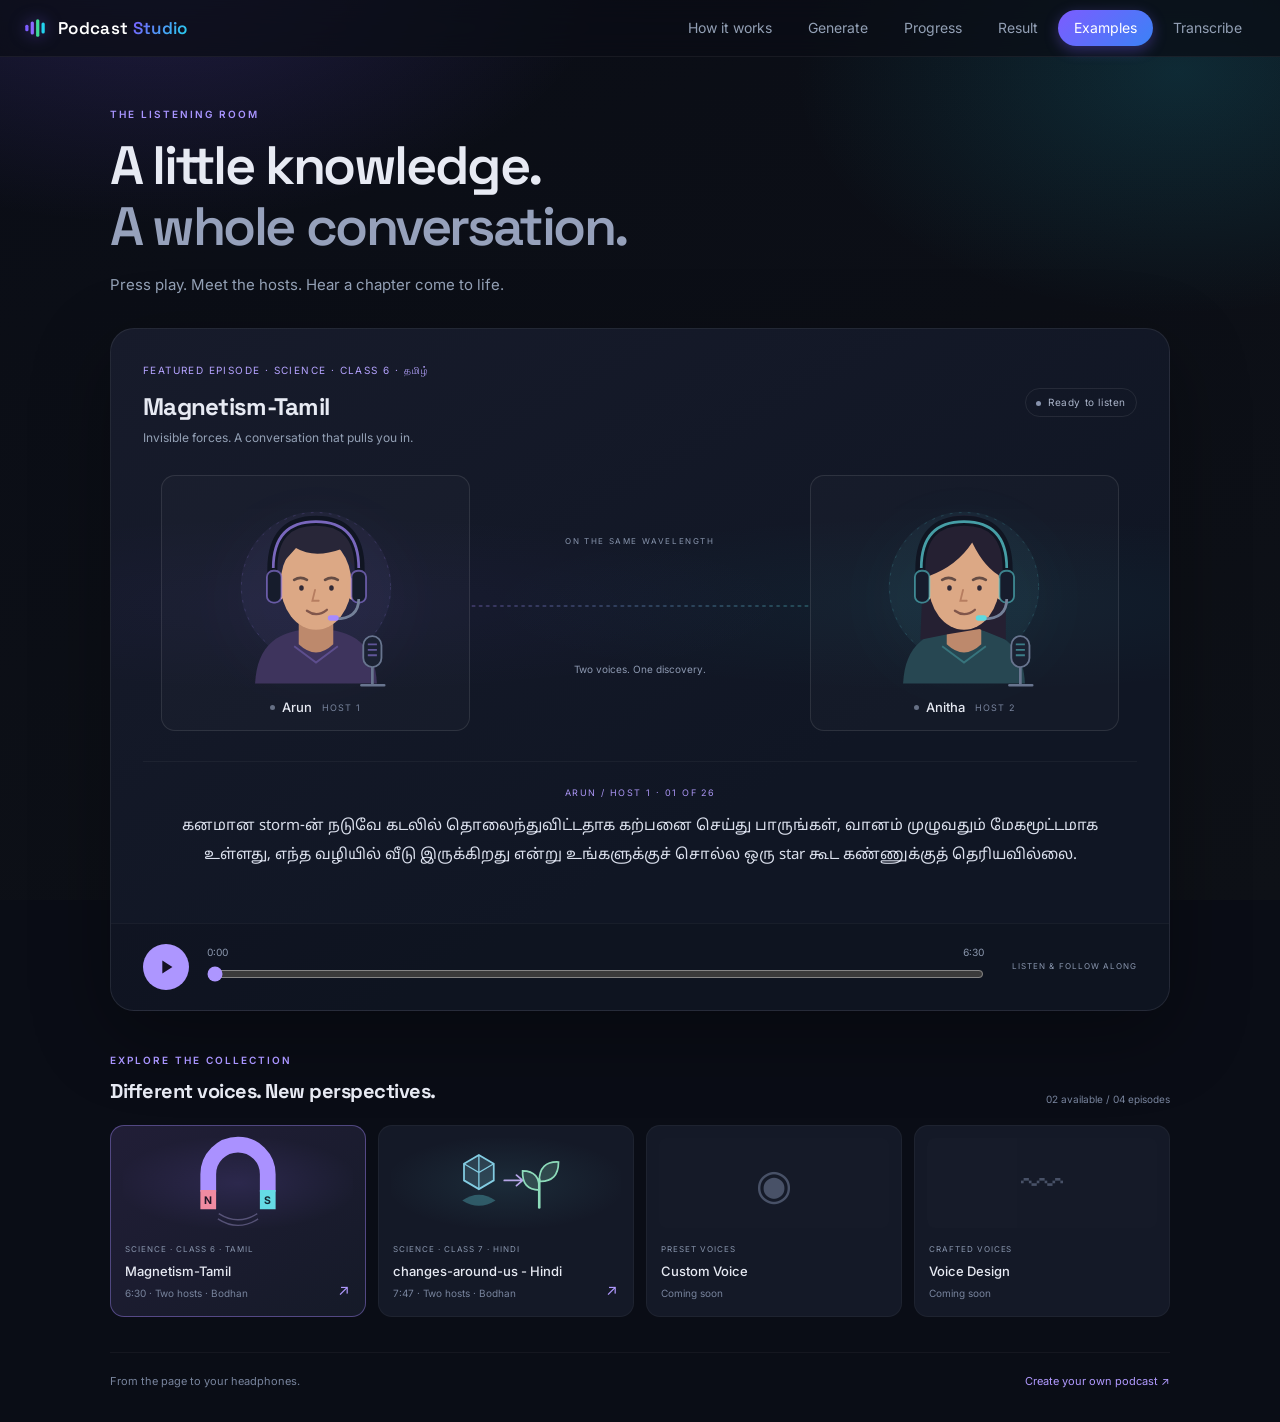
==== web/examples.html @ fe26441d "Added feature multilingual podcast generation" ====
<!DOCTYPE html>
<html lang="en">
<head>
<meta charset="utf-8">
<meta name="viewport" content="width=device-width, initial-scale=1">
<title>Podcast Studio — Examples</title>
<link rel="icon" href="data:image/svg+xml,%3Csvg xmlns='http://www.w3.org/2000/svg' viewBox='0 0 32 32'%3E%3Crect width='32' height='32' rx='8' fill='%237c5cff'/%3E%3Cpath d='M9 22V10m7 16V6m7 16V10' stroke='white' stroke-width='3' stroke-linecap='round'/%3E%3C/svg%3E">
<link rel="preconnect" href="https://fonts.googleapis.com">
<link href="https://fonts.googleapis.com/css2?family=Space+Grotesk:wght@400;600&family=Inter:wght@400;500;600;700&family=Noto+Sans+Tamil:wght@400;500&family=Noto+Sans+Devanagari:wght@400;500&display=swap" rel="stylesheet">
<link rel="stylesheet" href="css/styles.css">
<link rel="stylesheet" href="css/examples.css">
</head>
<body class="examples-page">
<div id="nav"></div>
<main class="examples-main">
  <header class="examples-heading">
    <p class="eyebrow">THE LISTENING ROOM</p>
    <h1>A little knowledge.<br><span>A whole conversation.</span></h1>
    <p>Press play. Meet the hosts. Hear a chapter come to life.</p>
  </header>
  <section class="studio" aria-label="Magnetism-Tamil podcast player">
    <header class="episode-heading">
      <div><span class="episode-tag" id="episode-tag">FEATURED EPISODE · தமிழ்</span><h2 id="episode-title">Magnetism-Tamil</h2><p id="episode-description">Invisible forces. A conversation that pulls you in.</p></div>
      <span class="studio-status" id="studio-status" role="status">Loading episode</span>
    </header>
    <div class="stage">
      <div class="host host-one" id="host-one"><div class="portrait"></div><div class="host-label"><span class="host-dot"></span><strong>Arun</strong><span>HOST 1</span></div></div>
      <div class="frequency"><span class="frequency-label">ON THE SAME WAVELENGTH</span><canvas id="spectrum" width="480" height="160" aria-hidden="true"></canvas><span class="frequency-note" id="frequency-note">Two voices. One discovery.</span></div>
      <div class="host host-two" id="host-two"><div class="portrait"></div><div class="host-label"><span class="host-dot"></span><strong>Anitha</strong><span>HOST 2</span></div></div>
    </div>
    <div class="caption-area" id="caption-area"><div id="caption"><span class="caption-speaker" id="caption-speaker">THE CONVERSATION STARTS HERE</span><p id="caption-text">A compass, two curious minds, and the invisible world of magnets.</p></div></div>
    <div class="transport">
      <button id="play-example" class="example-play" aria-label="Play Magnetism-Tamil" disabled><svg viewBox="0 0 24 24" aria-hidden="true"><path d="M8 5v14l11-7z" fill="currentColor"/></svg></button>
      <div class="seek-group"><div class="time-row"><span id="current-time">0:00</span><span id="duration">6:30</span></div><input type="range" id="example-seek" min="0" max="389.829" step="0.01" value="0" aria-label="Seek through Magnetism-Tamil" disabled></div>
      <span class="transport-label">LISTEN &amp; FOLLOW ALONG</span>
    </div>
    <p class="episode-error" id="example-error" role="alert" hidden></p>
    <audio id="example-audio" src="/podcast_examples/Magnetism-Tamil/final_podcast.mp3" preload="metadata"></audio>
  </section>
  <section class="library" aria-labelledby="library-title">
    <div class="library-heading"><div><p class="eyebrow">EXPLORE THE COLLECTION</p><h2 id="library-title">Different voices. New perspectives.</h2></div><span>02 available / 04 episodes</span></div>
    <div class="example-grid">
      <button class="example-card selected" id="magnetism-card" data-example="magnetism" aria-pressed="true" aria-label="Play Magnetism-Tamil">
        <span class="card-art magnet-art" aria-hidden="true"><svg viewBox="0 0 160 100"><path d="M46 60V40a34 34 0 0 1 68 0v20" fill="none" stroke="#aa91ff" stroke-width="18"/><path d="M46 58v22" stroke="#f18ba1" stroke-width="18"/><path d="M114 58v22" stroke="#65dbe5" stroke-width="18"/><path d="M58 85q22 14 44 0M57 91q23 15 46 0" fill="none" stroke="#aaa0da" stroke-width="1.5" opacity=".4"/><text x="46" y="74" fill="#25162a" text-anchor="middle" font-size="12" font-weight="700">N</text><text x="114" y="74" fill="#142733" text-anchor="middle" font-size="12" font-weight="700">S</text></svg></span>
        <span class="card-details"><span class="card-kicker">SCIENCE · CLASS 6 · TAMIL</span><strong>Magnetism-Tamil</strong><span>6:30 · Two hosts · Bodhan</span></span><span class="card-action" aria-hidden="true">↗</span>
      </button>
      <button class="example-card" id="changes-card" data-example="changes" aria-pressed="false" aria-label="Play changes-around-us - Hindi">
        <span class="card-art changes-art" aria-hidden="true"><svg viewBox="0 0 160 100"><path d="M32 47V28l17-10 17 10v19L49 57z" fill="#83cde3" fill-opacity=".18" stroke="#83cde3" stroke-width="2"/><path d="M32 28l17 10 17-10M49 38v19M49 18v20" fill="none" stroke="#83cde3" stroke-width="1.5"/><path d="M30 70q19-13 38 0-19 12-38 0" fill="#65dbe5" fill-opacity=".3"/><path d="M78 47h21m-7-6 7 6-7 6" fill="none" stroke="#b6a6e7" stroke-width="2" stroke-linecap="round" stroke-linejoin="round"/><path d="M118 78V46" stroke="#8ddbba" stroke-width="3" stroke-linecap="round"/><path d="M118 58q-20 0-19-22 20 0 19 22m0-10q0-23 22-22 0 23-22 22" fill="#8ddbba" fill-opacity=".2" stroke="#8ddbba" stroke-width="2"/></svg></span>
        <span class="card-details"><span class="card-kicker">SCIENCE · CLASS 7 · HINDI</span><strong>changes-around-us - Hindi</strong><span>7:47 · Two hosts · Bodhan</span></span><span class="card-action" aria-hidden="true">↗</span>
      </button>
      <div class="example-card upcoming"><span class="card-art" aria-hidden="true">◉</span><span class="card-details"><span class="card-kicker">PRESET VOICES</span><strong>Custom Voice</strong><span>Coming soon</span></span></div>
      <div class="example-card upcoming"><span class="card-art" aria-hidden="true">〰</span><span class="card-details"><span class="card-kicker">CRAFTED VOICES</span><strong>Voice Design</strong><span>Coming soon</span></span></div>
    </div>
  </section>
  <footer class="examples-footer"><span>From the page to your headphones.</span><a href="index.html">Create your own podcast <span aria-hidden="true">↗</span></a></footer>
</main>
<script type="module" src="js/examples.js"></script>
</body>
</html>
---- web/css/styles.css ----
:root {
  --bg: #0a0d16;
  --panel: #131826;
  --border: rgba(255, 255, 255, 0.1);
  --text: #e7eaf3;
  --muted: #93a0b5;
  --violet: #7c5cff;
  --cyan: #22d3ee;
  --grad: linear-gradient(135deg, #7c5cff, #22d3ee);
  --font-display: "Space Grotesk", system-ui, sans-serif;
  --font-body: "Inter", system-ui, sans-serif;
}

* { box-sizing: border-box; }

html { color-scheme: dark; }

body {
  margin: 0;
  min-height: 100vh;
  background:
    radial-gradient(60% 50% at 12% -5%, rgba(124, 92, 255, 0.20), transparent 60%),
    radial-gradient(50% 45% at 92% 8%, rgba(34, 211, 238, 0.14), transparent 60%),
    radial-gradient(75% 65% at 50% 115%, rgba(124, 92, 255, 0.10), transparent 60%),
    linear-gradient(160deg, #0a0d16 0%, #0e1117 100%);
  background-attachment: fixed;
  color: var(--text);
  font: 15px/1.55 var(--font-body);
}

h1, h2, h3 { font-family: var(--font-display); margin-top: 0; color: var(--text); }

h2 {
  font-size: 20px;
  margin: 28px 0 12px;
  padding-left: 12px;
  position: relative;
}
h2::before {
  content: "";
  position: absolute;
  left: 0; top: 6px; bottom: 6px;
  width: 4px; border-radius: 2px;
  background: var(--grad);
}

.muted { color: var(--muted); }
a { color: var(--cyan); text-decoration: none; }
a:hover { text-decoration: underline; }

/* ---------- nav ---------- */
#nav {
  position: sticky; top: 0; z-index: 10;
  display: flex; align-items: center; gap: 20px;
  padding: 10px 22px;
  background: rgba(10, 13, 22, 0.72);
  backdrop-filter: blur(16px);
  border-bottom: 1px solid rgba(255, 255, 255, 0.06);
}
.brand { display: flex; align-items: center; gap: 10px; }
.brand-mark { filter: drop-shadow(0 0 8px rgba(124, 92, 255, 0.5)); }
.brand-text {
  font-family: var(--font-display);
  font-weight: 600; font-size: 17px; letter-spacing: 0.02em; color: #fff;
}
.brand-text em {
  font-style: normal;
  background: linear-gradient(120deg, #7c5cff, #22d3ee);
  -webkit-background-clip: text; background-clip: text; color: transparent;
}
#nav .links { display: flex; gap: 4px; margin-left: auto; }
#nav .links a {
  color: var(--muted); padding: 7px 16px; border-radius: 22px;
  font-size: 14px; transition: 0.15s;
}
#nav .links a:hover { color: #fff; background: rgba(255, 255, 255, 0.06); text-decoration: none; }
#nav .links a.active {
  color: #fff;
  background: linear-gradient(135deg, #7c5cff, #3b82f6);
  box-shadow: 0 4px 14px rgba(124, 92, 255, 0.35);
}

/* ---------- layout ---------- */
main.card {
  max-width: 920px;
  margin: 26px auto 60px;
  padding: 26px 30px;
  background: rgba(255, 255, 255, 0.03);
  backdrop-filter: blur(14px);
  border: 1px solid rgba(255, 255, 255, 0.08);
  border-radius: 18px;
  box-shadow: 0 24px 70px rgba(0, 0, 0, 0.45), inset 0 1px 0 rgba(255, 255, 255, 0.06);
}

.row { display: flex; gap: 10px; align-items: center; flex-wrap: wrap; }

/* ---------- hero + equalizer ---------- */
.hero { text-align: center; padding: 8px 0 18px; }
.hero.small { text-align: left; }
.hero h1 {
  font-size: clamp(26px, 4vw, 40px);
  margin: 0 0 6px; line-height: 1.1;
  background: linear-gradient(120deg, #fff 30%, #c1b1ff 55%, #7decef 100%);
  -webkit-background-clip: text; background-clip: text; color: transparent;
}
.hero .sub { color: var(--muted); margin: 0; font-size: 15px; }

.eq { display: flex; align-items: flex-end; gap: 5px; height: 34px; }
.hero .eq { justify-content: center; height: 40px; margin-bottom: 10px; }
.hero.small .eq { justify-content: flex-start; height: 26px; margin-bottom: 6px; }
.eq span {
  width: 5px; border-radius: 3px;
  background: linear-gradient(180deg, #7c5cff, #22d3ee);
  animation: eqIdle 1.6s ease-in-out infinite;
}
.eq span:nth-child(2n) { animation-delay: 0.2s; }
.eq span:nth-child(3n) { animation-delay: 0.4s; }
.eq.playing span { animation-name: eqPlay; }
@keyframes eqIdle { 0%, 100% { height: 18%; } 50% { height: 46%; } }
@keyframes eqPlay { 0%, 100% { height: 14%; } 25% { height: 78%; } 50% { height: 34%; } 75% { height: 88%; } }

/* ---------- forms ---------- */
.field { margin-bottom: 16px; }
.lbl { display: block; font-weight: 600; margin-bottom: 6px; font-size: 14px; }
.req { color: var(--cyan); }

.drop {
  position: relative;
  border: 1.5px dashed rgba(255, 255, 255, 0.16);
  border-radius: 14px;
  transition: border-color 0.2s, background 0.2s;
}
.drop:hover { border-color: rgba(124, 92, 255, 0.6); background: rgba(124, 92, 255, 0.05); }
.drop.drag { border-color: var(--cyan); background: rgba(34, 211, 238, 0.08); }
.drop input { position: absolute; inset: 0; opacity: 0; cursor: pointer; width: 100%; }
.drop-inner {
  display: flex; align-items: center; justify-content: center; gap: 8px;
  padding: 22px; color: var(--muted); text-align: center; font-size: 14px;
  pointer-events: none;
}
.drop-chip {
  background: linear-gradient(135deg, rgba(124, 92, 255, 0.25), rgba(34, 211, 238, 0.25));
  color: var(--text); padding: 4px 14px; border-radius: 20px;
  border: 1px solid rgba(124, 92, 255, 0.45); font-weight: 500; word-break: break-all;
}

.btn-drop {
  position: relative; display: inline-flex; overflow: hidden;
  background: rgba(255, 255, 255, 0.05); border: 1px solid var(--border);
  border-radius: 10px; cursor: pointer; transition: 0.15s;
}
.btn-drop .drop-inner { padding: 9px 18px; }
.btn-drop:hover { border-color: rgba(124, 92, 255, 0.4); background: rgba(255, 255, 255, 0.09); }

input[type="text"], input[type="number"], textarea {
  width: 100%;
  padding: 11px 14px;
  background: rgba(255, 255, 255, 0.045);
  color: var(--text);
  border: 1px solid var(--border);
  border-radius: 12px;
  font: inherit;
  transition: border-color 0.15s, box-shadow 0.15s, background 0.15s;
}
input[type="text"]::placeholder, textarea::placeholder { color: var(--muted); opacity: 0.85; }
input[type="text"]:hover, input[type="number"]:hover, textarea:hover {
  border-color: rgba(255, 255, 255, 0.18);
  background: rgba(255, 255, 255, 0.06);
}
textarea { resize: vertical; min-height: 70px; }

input[type="text"]:focus, input[type="number"]:focus, textarea:focus {
  outline: none;
  border-color: var(--violet);
  box-shadow: 0 0 0 3px rgba(124, 92, 255, 0.22);
}

/* ---------- custom select (host voice/language) ---------- */
.cs { position: relative; }
.cs-trigger {
  width: 100%;
  display: flex; align-items: center; justify-content: space-between; gap: 8px;
  padding: 11px 14px;
  background: rgba(255, 255, 255, 0.045);
  color: var(--text);
  border: 1px solid var(--border);
  border-radius: 12px;
  font: inherit; text-align: left; cursor: pointer;
  transition: border-color 0.15s, box-shadow 0.15s, background 0.15s;
}
.cs-trigger:hover { border-color: rgba(255, 255, 255, 0.18); background: rgba(255, 255, 255, 0.06); }
.cs.open .cs-trigger {
  border-color: var(--violet);
  box-shadow: 0 0 0 3px rgba(124, 92, 255, 0.22);
  background: rgba(124, 92, 255, 0.06);
}
.cs-value {
  flex: 1; overflow: hidden; text-overflow: ellipsis; white-space: nowrap;
}
.cs-value.placeholder { color: var(--muted); }
.cs-chevron { flex-shrink: 0; color: var(--muted); transition: transform 0.15s; }
.cs.open .cs-chevron { transform: rotate(180deg); }
.cs-menu {
  position: absolute; top: calc(100% + 6px); left: 0; right: 0; z-index: 30;
  max-height: 240px; overflow-y: auto;
  display: none;
  padding: 6px; margin: 0;
  background: #171c2b;
  border: 1px solid rgba(255, 255, 255, 0.12); border-radius: 12px;
  box-shadow: 0 18px 48px rgba(0, 0, 0, 0.55);
  list-style: none;
}
.cs.open .cs-menu { display: block; }
.cs-menu::-webkit-scrollbar { width: 8px; }
.cs-menu::-webkit-scrollbar-thumb { background: rgba(124, 92, 255, 0.35); border-radius: 4px; }
.cs-opt {
  padding: 9px 12px; border-radius: 8px; cursor: pointer;
  color: var(--text); font-size: 14px; line-height: 1.3;
  display: flex; align-items: center;
}
.cs-opt:hover { background: rgba(124, 92, 255, 0.14); color: #fff; }
.cs-opt.selected {
  background: linear-gradient(135deg, rgba(124, 92, 255, 0.30), rgba(34, 211, 238, 0.22));
  color: #fff;
}
.cs-opt.selected::before {
  content: "";
  width: 8px; height: 8px; border-radius: 50%;
  background: var(--grad); margin-right: 10px; flex-shrink: 0;
}
select option { background: #161b28; }
#podcast-language { width: 100%; padding: 12px; border-radius: 8px; background: #161b28; color: inherit; border: 1px solid #445; font: inherit; }
#language-field[hidden], .step[hidden] { display: none; }

.modes { display: flex; gap: 10px; flex-wrap: wrap; }
.modes label { position: relative; }
.modes input { position: absolute; opacity: 0; }
.modes input + span {
  display: inline-block; padding: 9px 16px;
  border: 1px solid var(--border); border-radius: 12px;
  color: var(--muted); cursor: pointer; transition: 0.15s;
  background: rgba(255, 255, 255, 0.02);
}
.modes input:hover + span { border-color: rgba(124, 92, 255, 0.5); color: #fff; }
.modes input:checked + span {
  border-color: transparent; color: #fff;
  background: linear-gradient(135deg, rgba(124, 92, 255, 0.28), rgba(34, 211, 238, 0.28));
  box-shadow: 0 4px 14px rgba(124, 92, 255, 0.25);
}
.modes input:focus-visible + span { box-shadow: 0 0 0 3px rgba(34, 211, 238, 0.35); }

.host {
  border: 1px solid var(--border); border-radius: 14px;
  padding: 16px 18px; margin: 12px 0;
  background: rgba(255, 255, 255, 0.02);
}
.host h3 {
  font-size: 12px; text-transform: uppercase; letter-spacing: 0.08em;
  color: #c9d2ff; margin-bottom: 12px;
}
@media (min-width: 620px) {
  .host { display: grid; grid-template-columns: repeat(auto-fit, minmax(180px, 1fr)); column-gap: 14px; align-items: start; }
  .host h3, .host p.muted, .host .card { grid-column: 1 / -1; }
  .host .field.wide { grid-column: 1 / -1; }
}
.host .field.wide textarea { min-height: 96px; }

details.advanced { margin: 14px 0; color: var(--muted); }
details.advanced summary { cursor: pointer; padding: 8px 0; font-weight: 600; color: var(--text); }

/* ---------- buttons ---------- */
button, .btn {
  background: rgba(255, 255, 255, 0.05); color: var(--text);
  border: 1px solid var(--border); border-radius: 10px;
  padding: 9px 18px; cursor: pointer; font: inherit;
  transition: transform 0.12s, background 0.15s, border-color 0.15s, box-shadow 0.15s;
}
button:hover { background: rgba(255, 255, 255, 0.09); border-color: rgba(124, 92, 255, 0.4); }
button:disabled { opacity: 0.5; cursor: not-allowed; }

button.primary {
  background: var(--grad); border: 0; color: #fff; font-weight: 600;
  box-shadow: 0 6px 20px rgba(124, 92, 255, 0.35);
}
button.primary:hover { transform: translateY(-1px); box-shadow: 0 10px 28px rgba(34, 211, 238, 0.4); }
.cta { width: 100%; padding: 13px; font-size: 16px; border-radius: 12px; }

button.danger {
  background: rgba(255, 93, 93, 0.12); border-color: rgba(255, 93, 93, 0.4); color: #ff9b9b;
}

a.link { color: var(--cyan); }
a.pill {
  display: inline-block; margin-left: auto;
  padding: 7px 16px; border-radius: 22px;
  border: 1px solid var(--border); color: var(--text);
  background: rgba(255, 255, 255, 0.04);
}
a.pill:hover { border-color: rgba(124, 92, 255, 0.5); text-decoration: none; }

/* ---------- alerts ---------- */
.alert {
  background: rgba(255, 93, 93, 0.1); color: #ffb3b3;
  border: 1px solid rgba(255, 93, 93, 0.35); border-radius: 12px;
  padding: 12px 16px; margin: 12px 0;
}
.alert[hidden] { display: none; }

/* ---------- progress ---------- */
.bar {
  height: 12px; margin-top: 14px; overflow: hidden;
  background: rgba(255, 255, 255, 0.06);
  border: 1px solid var(--border); border-radius: 8px;
}
.bar .fill {
  height: 100%; position: relative;
  background: linear-gradient(90deg, #7c5cff, #22d3ee);
  transition: width 0.4s ease;
}
.bar .fill::after {
  content: ""; position: absolute; inset: 0;
  background: linear-gradient(90deg, transparent, rgba(255, 255, 255, 0.35), transparent);
  transform: translateX(-100%);
  animation: shimmer 2s infinite;
}
@keyframes shimmer { to { transform: translateX(100%); } }

.stepper { display: flex; gap: 8px; align-items: center; margin: 14px 0; flex-wrap: wrap; }
.step {
  padding: 6px 16px; border-radius: 20px; font-size: 13px;
  color: var(--muted); border: 1px solid var(--border);
  background: rgba(255, 255, 255, 0.02);
}
.step.done { color: #3ddc97; border-color: rgba(61, 220, 151, 0.5); background: rgba(61, 220, 151, 0.08); }
.step.done::before { content: "✓ "; }
.step.current {
  color: #fff; border-color: transparent;
  background: var(--grad);
  box-shadow: 0 4px 14px rgba(124, 92, 255, 0.35);
}

/* ---------- script (result) ---------- */
.script {
  max-height: 65vh; overflow-y: auto;
  display: flex; flex-direction: column; gap: 10px;
  padding-right: 4px;
}
.script::-webkit-scrollbar { width: 8px; }
.script::-webkit-scrollbar-thumb { background: rgba(124, 92, 255, 0.4); border-radius: 4px; }

.turn {
  position: relative;
  padding: 16px 20px;
  border: 1px solid var(--border); border-radius: 14px;
  background: rgba(255, 255, 255, 0.025);
  cursor: pointer;
  transition: border-color 0.2s, background 0.2s, transform 0.2s;
}
.turn::before {
  content: ""; position: absolute; left: 0; top: 0; bottom: 0; width: 4px;
  background: var(--grad); opacity: 0; transition: opacity 0.2s;
}
.turn:hover { border-color: rgba(124, 92, 255, 0.5); transform: translateX(4px); }
.turn.current {
  border-color: rgba(34, 211, 238, 0.6);
  background: rgba(124, 92, 255, 0.12);
  box-shadow: 0 4px 18px rgba(34, 211, 238, 0.12);
}
.turn.current::before { opacity: 1; }
.turn-head { display: flex; gap: 12px; align-items: center; margin-bottom: 8px; }
.turn .text {
  font-size: 15px; line-height: 1.65; color: var(--text);
  white-space: pre-wrap; word-wrap: break-word;
}
.chip { padding: 3px 14px; border-radius: 14px; font-size: 12px; font-weight: 600; }
.chip.Host-1 {
  background: linear-gradient(135deg, rgba(124, 92, 255, 0.3), rgba(124, 92, 255, 0.12));
  color: #c1b1ff; border: 1px solid rgba(124, 92, 255, 0.5);
}
.chip.Host-2 {
  background: linear-gradient(135deg, rgba(34, 211, 238, 0.28), rgba(34, 211, 238, 0.1));
  color: #7decef; border: 1px solid rgba(34, 211, 238, 0.5);
}
.chip { padding: 2px 12px; border-radius: 12px; font-size: 12px; font-weight: 600; }
.chip.Host-1 {
  background: linear-gradient(135deg, rgba(124, 92, 255, 0.3), rgba(124, 92, 255, 0.12));
  color: #c1b1ff; border: 1px solid rgba(124, 92, 255, 0.5);
}
.chip.Host-2 {
  background: linear-gradient(135deg, rgba(34, 211, 238, 0.28), rgba(34, 211, 238, 0.1));
  color: #7decef; border: 1px solid rgba(34, 211, 238, 0.5);
}

/* ---------- audio player ---------- */
.player {
  display: flex; align-items: center; gap: 14px;
  padding: 16px 18px; margin: 10px 0 22px;
  border-radius: 16px;
  background: linear-gradient(135deg, rgba(124, 92, 255, 0.13), rgba(34, 211, 238, 0.1));
  border: 1px solid rgba(124, 92, 255, 0.25);
}
.player .eq { height: 26px; margin-left: auto; }
.player .eq span { width: 4px; }
.play {
  width: 48px; height: 48px; border-radius: 50%; border: 0;
  background: var(--grad); color: #fff;
  display: grid; place-items: center; cursor: pointer; flex-shrink: 0;
  box-shadow: 0 6px 18px rgba(124, 92, 255, 0.4);
  transition: transform 0.15s;
}
.play:hover { transform: scale(1.06); background: var(--grad); }
.play svg { display: block; }
#seek { flex: 1; accent-color: var(--cyan); background: transparent; }
#seek:focus { box-shadow: 0 0 0 3px rgba(34, 211, 238, 0.2); }
.time { font-variant-numeric: tabular-nums; font-size: 13px; }
.time.muted { color: var(--muted); }
.download {
  display: grid; place-items: center;
  padding: 10px 14px; border-radius: 10px; color: #fff;
  background: rgba(255, 255, 255, 0.08); border: 1px solid rgba(255, 255, 255, 0.12);
  font-weight: 600;
}
audio { display: none; }

/* ---------- transcribe output (separate box, matches upload card) ---------- */
.out-card {
  max-width: 920px;
  margin: 0 auto 60px;
  padding: 26px 30px;
  border-radius: 18px;
  border: 1px solid transparent;
  background:
    rgba(255, 255, 255, 0.03) padding-box,
    linear-gradient(135deg, #7c5cff, #22d3ee) border-box;
  box-shadow: 0 24px 70px rgba(0, 0, 0, 0.45);
}
.out-head { display: flex; align-items: center; gap: 12px; padding: 2px 0 16px; }
.out-head .eq { height: 20px; }
.out-head .eq span { width: 3px; }
.out-head .copy-btn { margin-left: auto; }
.out-title {
  font-family: var(--font-display);
  font-weight: 600; font-size: 16px; letter-spacing: 0.05em; text-transform: uppercase;
  color: #c9d2ff;
}
.transcript {
  font: 15px/1.75 var(--font-body);
  white-space: pre-wrap;
  color: var(--text);
  padding: 6px 2px 10px;
}
.copy-btn {
  display: grid; place-items: center;
  width: 32px; height: 32px; border-radius: 8px;
  background: rgba(255, 255, 255, 0.06);
  border: 1px solid var(--border);
  color: var(--muted); cursor: pointer;
  transition: border-color 0.15s, color 0.15s, background 0.15s;
}
.copy-btn:hover { border-color: rgba(124, 92, 255, 0.5); color: #fff; background: rgba(124, 92, 255, 0.1); }
.copy-btn.copied { color: var(--good); border-color: rgba(61, 220, 151, 0.5); }
.link { color: var(--cyan); background: none; border: 0; padding: 4px 0; cursor: pointer; font: inherit; }
.link:hover { text-decoration: underline; background: none; border: 0; }

/* ---------- misc ---------- */
.card.note {
  padding: 14px 18px; margin: 12px 0;
  background: rgba(255, 255, 255, 0.03);
  border: 1px solid var(--border); border-radius: 12px; font-size: 13px;
}
.card.note ul { margin: 6px 0 6px 20px; }
.card.note.dims { font-size: 15px; line-height: 1.75; }
.card.note.dims ul { margin: 10px 0 12px 22px; }
.card.note.dims li { margin-bottom: 7px; }
.card.note.dims li strong { color: var(--violet); }
#q-yes li, #q-no li { margin-bottom: 4px; }
#revise { margin-top: 12px; }
#feedback { min-height: 96px; }
#pct { font-variant-numeric: tabular-nums; margin-top: 8px; }
---- web/css/examples.css ----
.examples-page { background-color: #0a0d16; }
.examples-main { max-width: 1120px; margin: 0 auto; padding: 50px 30px 32px; }
.examples-heading { margin-bottom: 32px; }
.eyebrow { color: #a995ff; font-size: 10px; font-weight: 600; letter-spacing: .2em; margin: 0 0 14px; }
.examples-heading h1 { font-size: clamp(32px, 5vw, 54px); font-weight: 600; letter-spacing: -.045em; line-height: 1.12; margin: 0 0 16px; }
.examples-heading h1 span { color: #96a1bb; }
.examples-heading > p:last-child { color: var(--muted); margin: 0; }
.studio { overflow: hidden; border: 1px solid #ffffff14; border-radius: 24px; background: linear-gradient(150deg, #171b2b, #101624 65%); box-shadow: 0 24px 80px #0005; }
.episode-heading { display: flex; align-items: center; justify-content: space-between; gap: 18px; padding: 28px 32px 0; }
.episode-tag { color: #b5a3ff; font-size: 10px; letter-spacing: .14em; }
.episode-heading h2 { font-size: 24px; padding: 0; margin: 7px 0 4px; letter-spacing: -.03em; }
.examples-page h2::before { display: none; }
.episode-heading p { color: var(--muted); font-size: 12px; margin: 0; }
.studio-status { font-size: 10px; letter-spacing: .06em; border: 1px solid #ffffff15; padding: 6px 10px; border-radius: 20px; color: #aab4c9; white-space: nowrap; }
.studio-status::before { content: ''; display: inline-block; width: 5px; height: 5px; margin-right: 7px; border-radius: 50%; background: #8793ad; }
.studio.is-playing .studio-status::before { background: #69e5bc; box-shadow: 0 0 8px #69e5bc88; }
.stage { display: grid; grid-template-columns: 1fr 1.1fr 1fr; align-items: center; padding: 16px 50px 18px; background: radial-gradient(ellipse at 20% 50%, #7c5cff0b, transparent 40%), radial-gradient(ellipse at 80% 50%, #22d3ee0b, transparent 40%); }
.stage .host { --host-color: #a68aff; display: block; padding: 12px 0; text-align: center; }
.stage .host-two { --host-color: #5dd9df; }
.portrait { max-width: 200px; margin: auto; position: relative; }
.portrait::before { content: ''; position: absolute; inset: 12% 3% 6%; border-radius: 50%; background: var(--host-color); filter: blur(28px); opacity: .025; transition: opacity .3s; }
.portrait svg { width: 100%; display: block; position: relative; transition: filter .3s, transform .3s; }
.host.speaking .portrait::before { opacity: .22; }
.host.speaking .portrait svg { filter: drop-shadow(0 0 10px color-mix(in srgb, var(--host-color), transparent 80%)); animation: host-breathe 2.4s ease-in-out infinite; }
.host-label { display: flex; align-items: center; justify-content: center; gap: 7px; }
.host-label strong { font-size: 13px; font-weight: 500; }
.host-label > span:last-child { color: #78849d; font-size: 9px; letter-spacing: .1em; margin-left: 3px; }
.host-dot { width: 5px; height: 5px; background: #667085; border-radius: 50%; }
.host.speaking .host-dot { background: var(--host-color); box-shadow: 0 0 8px var(--host-color); }
.frequency { text-align: center; min-width: 0; }
.frequency-label { color: #8996ae; font-size: 8px; letter-spacing: .2em; }
#spectrum { display: block; width: 100%; height: 80px; margin: 16px 0 10px; }
.frequency-note { color: #8d99b1; font-size: 10px; }
.caption-area { position: relative; margin: 0 32px; padding: 24px 35px; min-height: 162px; border-top: 1px solid #ffffff0b; text-align: center; transition: color .2s; }
.caption-speaker { display: block; color: #aa95f3; font-size: 9px; letter-spacing: .16em; margin-bottom: 12px; }
.caption-area[data-speaker="Host 2"] .caption-speaker { color: #5dd9df; }
#caption-text, .caption-ghost p { font-family: 'Noto Sans Tamil', 'Noto Sans Devanagari', Inter, sans-serif; font-size: 15px; line-height: 1.95; margin: 0; color: #dbe0ed; overflow-wrap: anywhere; }
.caption-ghost { position: absolute; top: 24px; left: 35px; right: 35px; pointer-events: none; animation: caption-out .35s ease forwards; }
.caption-enter { animation: caption-in .35s ease both; }
.transport { display: flex; align-items: center; gap: 18px; padding: 20px 32px; background: #080d1640; border-top: 1px solid #ffffff0b; }
.example-play { width: 46px; height: 46px; flex-shrink: 0; border-radius: 50%; display: grid; place-items: center; background: #ad96ff; color: #151023; border: 0; padding: 12px; }
.example-play:hover { background: #c3b0ff; border: 0; }
.example-play svg { width: 22px; height: 22px; }
button:disabled { cursor: wait; opacity: .5; }
.seek-group { flex: 1; min-width: 0; }
.time-row { display: flex; justify-content: space-between; font-variant-numeric: tabular-nums; font-size: 10px; color: #8c98ae; margin-bottom: 5px; }
#example-seek { width: 100%; accent-color: #ad96ff; height: 16px; cursor: pointer; margin: 0; }
.transport-label { color: #8996ae; font-size: 8px; letter-spacing: .13em; margin-left: 10px; }
.episode-error { padding: 0 32px 20px; color: #ffb3b3; font-size: 13px; }
.library { margin-top: 42px; }
.library-heading { display: flex; align-items: flex-end; justify-content: space-between; gap: 12px; margin-bottom: 18px; }
.library-heading .eyebrow { margin-bottom: 8px; }
.library-heading h2 { padding: 0; margin: 0; font-size: 20px; letter-spacing: -.025em; }
.library-heading > span { color: #78849d; font-size: 10px; white-space: nowrap; }
.example-grid { display: grid; grid-template-columns: repeat(4, 1fr); gap: 12px; }
.example-card { position: relative; display: flex; flex-direction: column; align-items: stretch; text-align: left; padding: 12px; border: 1px solid #ffffff0b; border-radius: 14px; background: #141927; color: var(--text); font: inherit; }
.example-card.selected { border-color: #a58aff66; background: linear-gradient(145deg, #211e37, #151a28); }
.example-card.selected:hover { border-color: #b09bff; background: #211f35; }
.card-art { height: 90px; border-radius: 8px; display: flex; align-items: center; justify-content: center; background: #ffffff03; font-size: 42px; color: #64708a; }
.magnet-art { background: radial-gradient(ellipse, #9173ff22, transparent 75%); }
.changes-art { background: radial-gradient(ellipse, #65dbe518, transparent 75%); }
.card-art svg { width: 140px; max-width: 100%; height: 88px; overflow: visible; }
.card-details { display: flex; flex-direction: column; gap: 5px; padding: 15px 2px 3px; }
.card-kicker { font-size: 8px; letter-spacing: .12em; color: #8996ae; }
.card-details strong { font-size: 13px; font-weight: 500; overflow-wrap: anywhere; }
.card-details > span:last-child { font-size: 10px; color: #78849d; }
.card-action { position: absolute; bottom: 15px; right: 15px; color: #b19aff; }
.upcoming .card-art { opacity: .65; }
.examples-footer { display: flex; justify-content: space-between; gap: 20px; margin-top: 35px; padding-top: 20px; border-top: 1px solid #ffffff0b; font-size: 11px; color: #78849d; }
.examples-footer a { color: #b19aff; }
:focus-visible { outline: 2px solid #7decef; outline-offset: 5px; }
@keyframes host-breathe { 50% { transform: translateY(-3px); } }
@keyframes caption-out { to { transform: translateY(-22px); opacity: 0; } }
@keyframes caption-in { from { transform: translateY(14px); opacity: 0; } to { transform: translateY(0); opacity: 1; } }
@media (max-width: 760px) {
  .examples-page #nav { flex-wrap: wrap; gap: 10px; padding: 12px 16px; }
  .examples-page #nav .links { width: 100%; overflow-x: auto; margin: 0; }
  .examples-page #nav .links a { white-space: nowrap; font-size: 12px; padding: 7px 11px; }
  .examples-main { padding: 30px 16px; }
  .episode-heading { padding: 22px 20px 0; align-items: flex-start; }
  .episode-heading h2 { font-size: 21px; }
  .episode-heading p { max-width: 210px; }
  .stage { padding: 20px 18px 16px; grid-template-columns: 1fr .7fr 1fr; }
  .frequency-label { display: none; }
  #spectrum { height: 55px; margin: 0 0 10px; }
  .frequency-note { font-size: 8px; }
  .host-label { gap: 4px; flex-wrap: wrap; }
  .host-label > span:last-child { width: 100%; }
  .caption-area { margin: 0 16px; padding: 20px 4px; min-height: 150px; }
  #caption-text, .caption-ghost p { font-size: 13px; line-height: 1.9; }
  .caption-ghost { top: 20px; left: 4px; right: 4px; }
  .transport { padding: 18px 20px; gap: 14px; }
  .transport-label { display: none; }
  .library-heading { display: block; }
  .library-heading > span { display: block; margin-top: 10px; }
  .example-grid { grid-template-columns: repeat(2, 1fr); }
  .examples-footer { font-size: 10px; }
}
@media (prefers-reduced-motion: reduce) {
  .examples-page *, .examples-page *::before { animation: none !important; transition: none !important; }
}
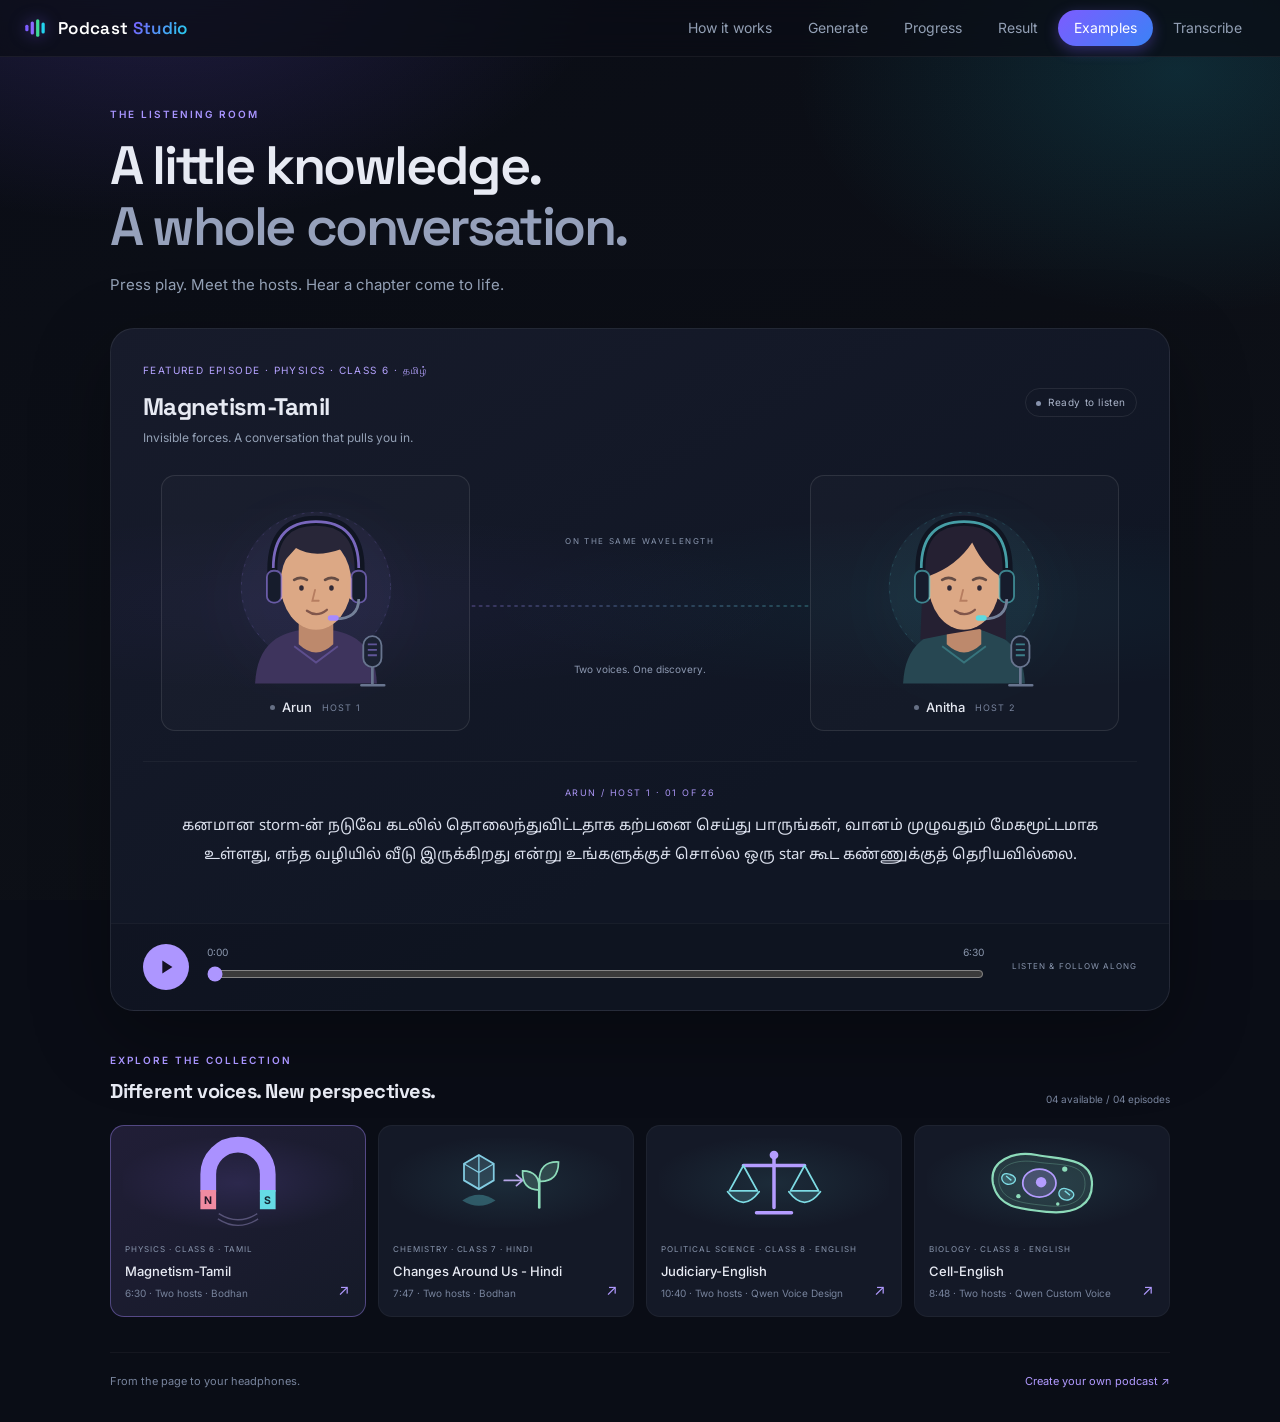
==== commit 5acf1879: "Updated webpage with examples" ====
--- a/web/examples.html
+++ b/web/examples.html
@@ -20,7 +20,7 @@
   </header>
   <section class="studio" aria-label="Magnetism-Tamil podcast player">
     <header class="episode-heading">
-      <div><span class="episode-tag" id="episode-tag">FEATURED EPISODE · தமிழ்</span><h2 id="episode-title">Magnetism-Tamil</h2><p id="episode-description">Invisible forces. A conversation that pulls you in.</p></div>
+      <div><span class="episode-tag" id="episode-tag">FEATURED EPISODE · PHYSICS · CLASS 6 · தமிழ்</span><h2 id="episode-title">Magnetism-Tamil</h2><p id="episode-description">Invisible forces. A conversation that pulls you in.</p></div>
       <span class="studio-status" id="studio-status" role="status">Loading episode</span>
     </header>
     <div class="stage">
@@ -38,18 +38,24 @@
     <audio id="example-audio" src="/podcast_examples/Magnetism-Tamil/final_podcast.mp3" preload="metadata"></audio>
   </section>
   <section class="library" aria-labelledby="library-title">
-    <div class="library-heading"><div><p class="eyebrow">EXPLORE THE COLLECTION</p><h2 id="library-title">Different voices. New perspectives.</h2></div><span>02 available / 04 episodes</span></div>
+    <div class="library-heading"><div><p class="eyebrow">EXPLORE THE COLLECTION</p><h2 id="library-title">Different voices. New perspectives.</h2></div><span>04 available / 04 episodes</span></div>
     <div class="example-grid">
       <button class="example-card selected" id="magnetism-card" data-example="magnetism" aria-pressed="true" aria-label="Play Magnetism-Tamil">
         <span class="card-art magnet-art" aria-hidden="true"><svg viewBox="0 0 160 100"><path d="M46 60V40a34 34 0 0 1 68 0v20" fill="none" stroke="#aa91ff" stroke-width="18"/><path d="M46 58v22" stroke="#f18ba1" stroke-width="18"/><path d="M114 58v22" stroke="#65dbe5" stroke-width="18"/><path d="M58 85q22 14 44 0M57 91q23 15 46 0" fill="none" stroke="#aaa0da" stroke-width="1.5" opacity=".4"/><text x="46" y="74" fill="#25162a" text-anchor="middle" font-size="12" font-weight="700">N</text><text x="114" y="74" fill="#142733" text-anchor="middle" font-size="12" font-weight="700">S</text></svg></span>
-        <span class="card-details"><span class="card-kicker">SCIENCE · CLASS 6 · TAMIL</span><strong>Magnetism-Tamil</strong><span>6:30 · Two hosts · Bodhan</span></span><span class="card-action" aria-hidden="true">↗</span>
+        <span class="card-details"><span class="card-kicker">PHYSICS · CLASS 6 · TAMIL</span><strong>Magnetism-Tamil</strong><span>6:30 · Two hosts · Bodhan</span></span><span class="card-action" aria-hidden="true">↗</span>
       </button>
-      <button class="example-card" id="changes-card" data-example="changes" aria-pressed="false" aria-label="Play changes-around-us - Hindi">
+      <button class="example-card" id="changes-card" data-example="changes" aria-pressed="false" aria-label="Play Changes Around Us - Hindi">
         <span class="card-art changes-art" aria-hidden="true"><svg viewBox="0 0 160 100"><path d="M32 47V28l17-10 17 10v19L49 57z" fill="#83cde3" fill-opacity=".18" stroke="#83cde3" stroke-width="2"/><path d="M32 28l17 10 17-10M49 38v19M49 18v20" fill="none" stroke="#83cde3" stroke-width="1.5"/><path d="M30 70q19-13 38 0-19 12-38 0" fill="#65dbe5" fill-opacity=".3"/><path d="M78 47h21m-7-6 7 6-7 6" fill="none" stroke="#b6a6e7" stroke-width="2" stroke-linecap="round" stroke-linejoin="round"/><path d="M118 78V46" stroke="#8ddbba" stroke-width="3" stroke-linecap="round"/><path d="M118 58q-20 0-19-22 20 0 19 22m0-10q0-23 22-22 0 23-22 22" fill="#8ddbba" fill-opacity=".2" stroke="#8ddbba" stroke-width="2"/></svg></span>
-        <span class="card-details"><span class="card-kicker">SCIENCE · CLASS 7 · HINDI</span><strong>changes-around-us - Hindi</strong><span>7:47 · Two hosts · Bodhan</span></span><span class="card-action" aria-hidden="true">↗</span>
+        <span class="card-details"><span class="card-kicker">CHEMISTRY · CLASS 7 · HINDI</span><strong>Changes Around Us - Hindi</strong><span>7:47 · Two hosts · Bodhan</span></span><span class="card-action" aria-hidden="true">↗</span>
       </button>
-      <div class="example-card upcoming"><span class="card-art" aria-hidden="true">◉</span><span class="card-details"><span class="card-kicker">PRESET VOICES</span><strong>Custom Voice</strong><span>Coming soon</span></span></div>
-      <div class="example-card upcoming"><span class="card-art" aria-hidden="true">〰</span><span class="card-details"><span class="card-kicker">CRAFTED VOICES</span><strong>Voice Design</strong><span>Coming soon</span></span></div>
+      <button class="example-card" id="judiciary-card" data-example="judiciary" aria-pressed="false" aria-label="Play Judiciary-English">
+        <span class="card-art changes-art" aria-hidden="true"><svg viewBox="0 0 160 100"><path d="M80 18v60m-20 6h40M45 30h70" fill="none" stroke="#b49cff" stroke-width="4" stroke-linecap="round"/><circle cx="80" cy="18" r="5" fill="#b49cff"/><path d="M45 30 29 59h32zm70 0L99 59h32z" fill="none" stroke="#7edce5" stroke-width="2" stroke-linejoin="round"/><path d="M27 60q18 24 36 0m34 0q18 24 36 0" fill="#7edce5" fill-opacity=".18" stroke="#7edce5" stroke-width="2" stroke-linecap="round"/></svg></span>
+        <span class="card-details"><span class="card-kicker">POLITICAL SCIENCE · CLASS 8 · ENGLISH</span><strong>Judiciary-English</strong><span>10:40 · Two hosts · Qwen Voice Design</span></span><span class="card-action" aria-hidden="true">↗</span>
+      </button>
+      <button class="example-card" id="cell-card" data-example="cell" aria-pressed="false" aria-label="Play Cell-English">
+        <span class="card-art changes-art" aria-hidden="true"><svg viewBox="0 0 160 100"><path d="M24 51C19 24 48 13 74 18s61 3 63 30-19 38-51 35S30 78 24 51Z" fill="#8ddbba" fill-opacity=".12" stroke="#8ddbba" stroke-width="2.5"/><path d="M31 51C27 30 50 22 74 26s53 0 55 22-17 31-43 28S36 72 31 51Z" fill="none" stroke="#8ddbba" stroke-opacity=".3"/><ellipse cx="77" cy="50" rx="19" ry="16" fill="#b49cff" fill-opacity=".22" stroke="#b49cff" stroke-width="2"/><circle cx="79" cy="49" r="6" fill="#b49cff"/><path d="M43 40c-10-4-12 8-4 11s17-7 4-11m66 17c-11-4-13 9-4 12s18-8 4-12" fill="#7edce5" fill-opacity=".2" stroke="#7edce5" stroke-width="1.5"/><path d="m39 42 6 5m61 12 6 5" stroke="#7edce5" stroke-width="1.5"/><circle cx="106" cy="34" r="3" fill="#8ddbba"/><circle cx="53" cy="65" r="2.5" fill="#8ddbba"/><circle cx="98" cy="74" r="2" fill="#8ddbba"/></svg></span>
+        <span class="card-details"><span class="card-kicker">BIOLOGY · CLASS 8 · ENGLISH</span><strong>Cell-English</strong><span>8:48 · Two hosts · Qwen Custom Voice</span></span><span class="card-action" aria-hidden="true">↗</span>
+      </button>
     </div>
   </section>
   <footer class="examples-footer"><span>From the page to your headphones.</span><a href="index.html">Create your own podcast <span aria-hidden="true">↗</span></a></footer>
